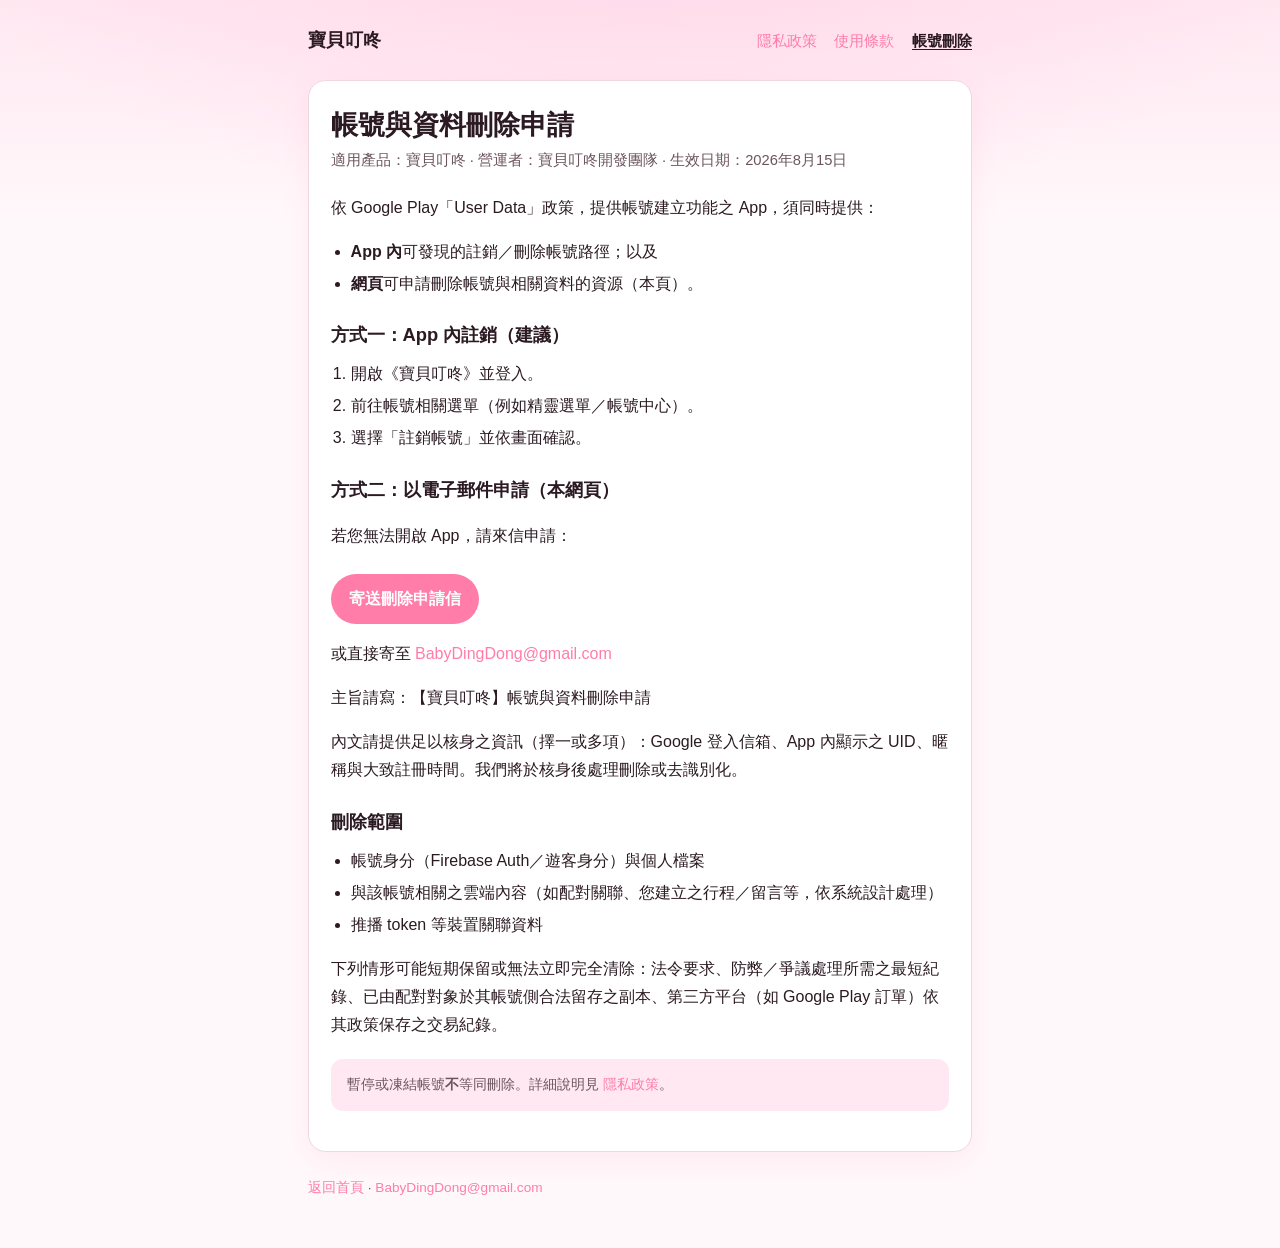
==== delete-account/index.html @ cd64a6f8 "Publish BabyDingDong privacy, terms, and account deletion pages." ====
<!DOCTYPE html>
<html lang="zh-Hant">
<head>
  <meta charset="utf-8" />
  <meta name="viewport" content="width=device-width, initial-scale=1" />
  <title>帳號與資料刪除申請 — 寶貝叮咚</title>
  <meta name="description" content="寶貝叮咚帳號與相關資料刪除申請說明（Google Play Data safety 網頁入口）。" />
  <meta name="robots" content="index,follow" />
  <link rel="stylesheet" href="../styles.css" />
</head>
<body>
  <div class="wrap">
    <header class="app-bar">
      <a class="brand" href="../">寶貝叮咚</a>
      <nav class="nav" aria-label="文件">
        <a href="../privacy/">隱私政策</a>
        <a href="../terms/">使用條款</a>
        <a href="./" aria-current="page">帳號刪除</a>
      </nav>
    </header>

    <main class="card">
      <h1>帳號與資料刪除申請</h1>
      <p class="meta">適用產品：寶貝叮咚 · 營運者：寶貝叮咚開發團隊 · 生效日期：2026年8月15日</p>

      <p>依 Google Play「User Data」政策，提供帳號建立功能之 App，須同時提供：</p>
      <ul>
        <li><strong>App 內</strong>可發現的註銷／刪除帳號路徑；以及</li>
        <li><strong>網頁</strong>可申請刪除帳號與相關資料的資源（本頁）。</li>
      </ul>

      <h2>方式一：App 內註銷（建議）</h2>
      <ol>
        <li>開啟《寶貝叮咚》並登入。</li>
        <li>前往帳號相關選單（例如精靈選單／帳號中心）。</li>
        <li>選擇「註銷帳號」並依畫面確認。</li>
      </ol>

      <h2>方式二：以電子郵件申請（本網頁）</h2>
      <p>若您無法開啟 App，請來信申請：</p>
      <p>
        <a class="cta" href="mailto:BabyDingDong@gmail.com?subject=%E3%80%90%E5%AF%B6%E8%B2%9D%E5%8F%AE%E5%92%9A%E3%80%91%E5%B8%B3%E8%99%9F%E8%88%87%E8%B3%87%E6%96%99%E5%88%AA%E9%99%A4%E7%94%B3%E8%AB%8B">寄送刪除申請信</a>
      </p>
      <p>或直接寄至 <a href="mailto:BabyDingDong@gmail.com">BabyDingDong@gmail.com</a></p>
      <p>主旨請寫：【寶貝叮咚】帳號與資料刪除申請</p>
      <p>內文請提供足以核身之資訊（擇一或多項）：Google 登入信箱、App 內顯示之 UID、暱稱與大致註冊時間。我們將於核身後處理刪除或去識別化。</p>

      <h2>刪除範圍</h2>
      <ul>
        <li>帳號身分（Firebase Auth／遊客身分）與個人檔案</li>
        <li>與該帳號相關之雲端內容（如配對關聯、您建立之行程／留言等，依系統設計處理）</li>
        <li>推播 token 等裝置關聯資料</li>
      </ul>
      <p>下列情形可能短期保留或無法立即完全清除：法令要求、防弊／爭議處理所需之最短紀錄、已由配對對象於其帳號側合法留存之副本、第三方平台（如 Google Play 訂單）依其政策保存之交易紀錄。</p>
      <p class="note">暫停或凍結帳號<strong>不</strong>等同刪除。詳細說明見 <a href="../privacy/">隱私政策</a>。</p>
    </main>

    <footer>
      <a href="../">返回首頁</a> ·
      <a href="mailto:BabyDingDong@gmail.com">BabyDingDong@gmail.com</a>
    </footer>
  </div>
</body>
</html>
---- styles.css ----
:root {
  --ink: #2b1a22;
  --muted: #6b5560;
  --pink: #ff7da8;
  --pink-soft: #ffe8f1;
  --bg: #fff8fb;
  --card: #ffffff;
  --line: #f0d6e0;
  --max: 44rem;
}

* {
  box-sizing: border-box;
}

html {
  scroll-behavior: smooth;
}

body {
  margin: 0;
  min-height: 100vh;
  font-family: "PingFang TC", "Noto Sans TC", "Helvetica Neue", Helvetica, Arial, sans-serif;
  color: var(--ink);
  background:
    radial-gradient(ellipse 80% 40% at 50% -10%, #ffd6e8 0%, transparent 70%),
    linear-gradient(180deg, var(--pink-soft) 0%, var(--bg) 220px);
  line-height: 1.75;
}

a {
  color: var(--pink);
  text-decoration: none;
}

a:hover {
  text-decoration: underline;
}

.wrap {
  max-width: var(--max);
  margin: 0 auto;
  padding: 1.5rem 1.25rem 3rem;
}

header.app-bar {
  display: flex;
  flex-wrap: wrap;
  align-items: baseline;
  justify-content: space-between;
  gap: 0.75rem 1rem;
  margin-bottom: 1.5rem;
}

.brand {
  font-weight: 700;
  font-size: 1.15rem;
  color: var(--ink);
  letter-spacing: 0.02em;
}

.nav {
  display: flex;
  flex-wrap: wrap;
  gap: 0.85rem 1.1rem;
  font-size: 0.95rem;
}

.nav a[aria-current="page"] {
  color: var(--ink);
  font-weight: 700;
  text-decoration: underline;
  text-underline-offset: 0.2em;
}

.card {
  background: var(--card);
  border: 1px solid var(--line);
  border-radius: 1.1rem;
  padding: 1.6rem 1.35rem;
  box-shadow: 0 10px 28px rgba(255, 125, 168, 0.1);
}

h1 {
  margin: 0 0 0.35rem;
  font-size: 1.7rem;
  line-height: 1.3;
}

h2 {
  font-size: 1.15rem;
  margin: 1.35rem 0 0.55rem;
  color: var(--ink);
}

.meta {
  margin: 0 0 1.25rem;
  color: var(--muted);
  font-size: 0.92rem;
}

.legal {
  white-space: pre-wrap;
  font-size: 0.98rem;
  word-break: break-word;
}

.home-list {
  list-style: none;
  padding: 0;
  margin: 1rem 0 0;
}

.home-list li {
  margin: 0 0 0.75rem;
}

.home-list a {
  display: block;
  padding: 0.95rem 1.05rem;
  border-radius: 0.8rem;
  border: 1px solid var(--line);
  background: #fff;
  color: var(--ink);
  font-weight: 600;
  transition: border-color 0.15s ease, background 0.15s ease;
}

.home-list a:hover {
  border-color: var(--pink);
  text-decoration: none;
  background: #fff5f9;
}

.home-list span {
  display: block;
  margin-top: 0.25rem;
  font-weight: 400;
  color: var(--muted);
  font-size: 0.88rem;
  line-height: 1.5;
}

main.card ul,
main.card ol {
  padding-left: 1.25rem;
  margin: 0.5rem 0 0.75rem;
}

main.card li {
  margin: 0.25rem 0;
}

.cta {
  display: inline-block;
  margin-top: 0.5rem;
  padding: 0.7rem 1.15rem;
  border-radius: 999px;
  background: var(--pink);
  color: #fff !important;
  font-weight: 700;
  text-decoration: none !important;
}

.cta:hover {
  filter: brightness(0.96);
}

.note {
  margin-top: 1.25rem;
  padding: 0.85rem 1rem;
  border-radius: 0.75rem;
  background: var(--pink-soft);
  color: var(--muted);
  font-size: 0.9rem;
}

footer {
  margin-top: 1.5rem;
  color: var(--muted);
  font-size: 0.85rem;
}

@media (max-width: 480px) {
  h1 {
    font-size: 1.45rem;
  }

  .card {
    padding: 1.25rem 1rem;
  }
}
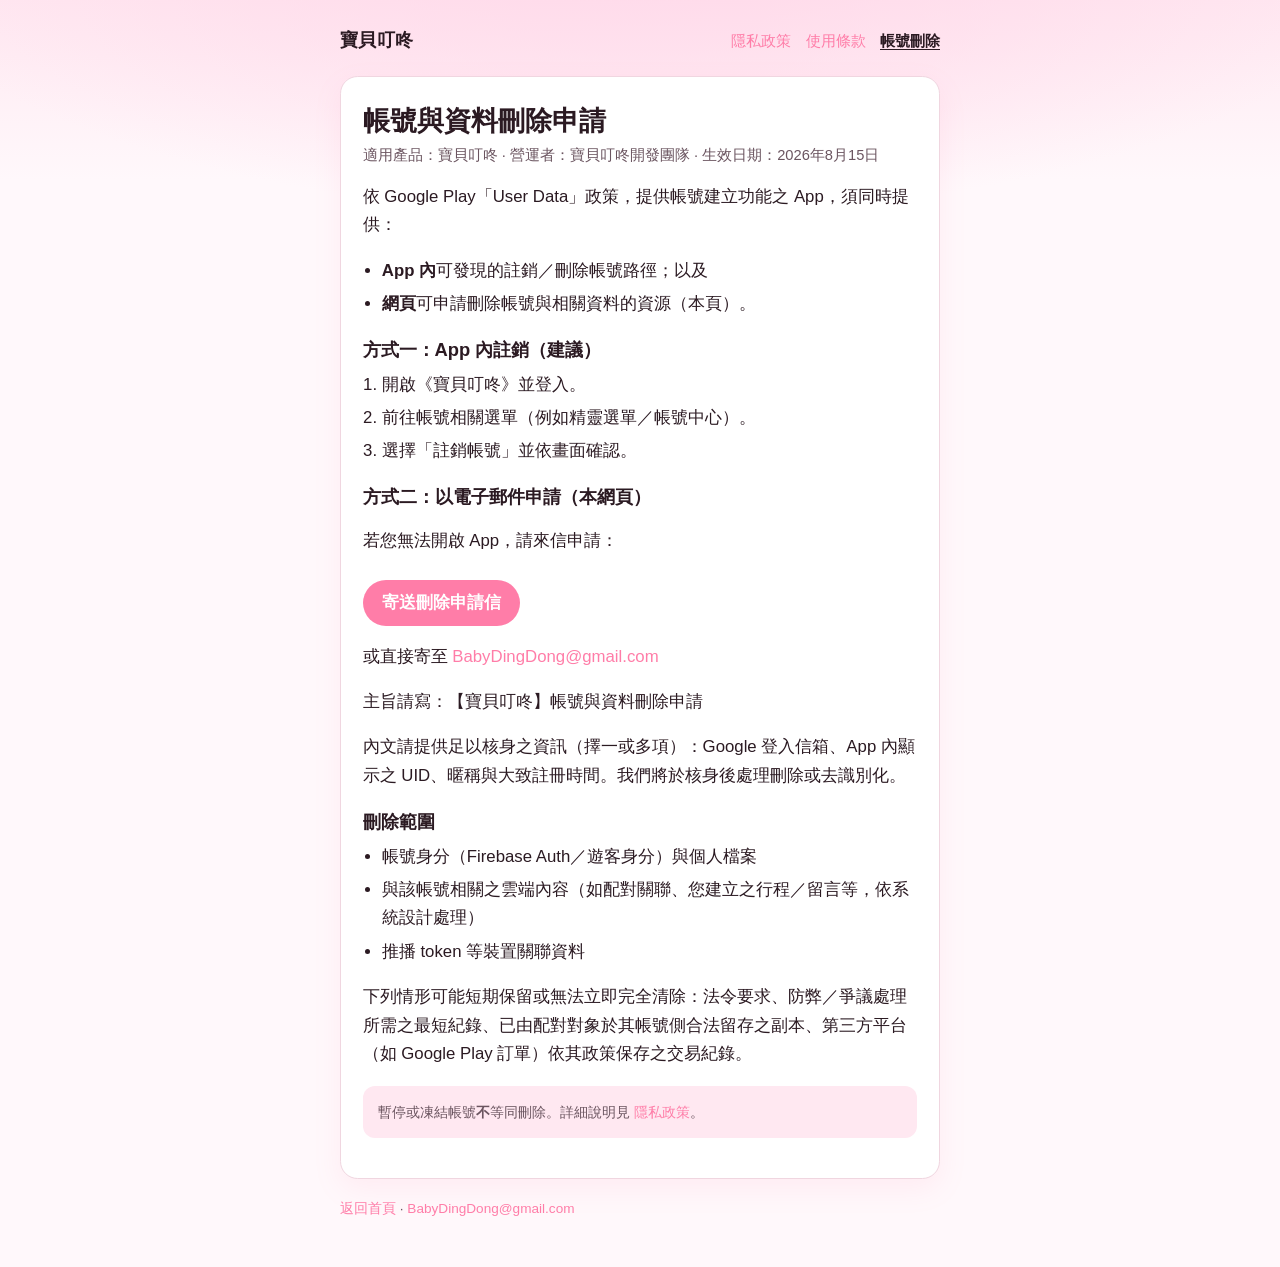
==== commit 08dfeb32: "Improve mobile-first RWD for App WebView." ====
--- a/delete-account/index.html
+++ b/delete-account/index.html
@@ -2,7 +2,7 @@
 <html lang="zh-Hant">
 <head>
   <meta charset="utf-8" />
-  <meta name="viewport" content="width=device-width, initial-scale=1" />
+  <meta name="viewport" content="width=device-width, initial-scale=1, viewport-fit=cover" />
   <title>帳號與資料刪除申請 — 寶貝叮咚</title>
   <meta name="description" content="寶貝叮咚帳號與相關資料刪除申請說明（Google Play Data safety 網頁入口）。" />
   <meta name="robots" content="index,follow" />
--- a/styles.css
+++ b/styles.css
@@ -1,3 +1,5 @@
+/* Mobile-first RWD — 主要給 App WebView／手機瀏覽器 */
+
 :root {
   --ink: #2b1a22;
   --muted: #6b5560;
@@ -6,31 +8,51 @@
   --bg: #fff8fb;
   --card: #ffffff;
   --line: #f0d6e0;
-  --max: 44rem;
-}
-
-* {
+  --max: 40rem;
+  --pad-x: clamp(0.75rem, 4.2vw, 1.25rem);
+  --pad-y: clamp(1rem, 3.5vw, 1.5rem);
+  --text: clamp(0.95rem, 2.8vw + 0.7rem, 1.05rem);
+  --h1: clamp(1.35rem, 4vw + 0.6rem, 1.7rem);
+}
+
+*,
+*::before,
+*::after {
   box-sizing: border-box;
 }
 
 html {
   scroll-behavior: smooth;
+  -webkit-text-size-adjust: 100%;
+  text-size-adjust: 100%;
 }
 
 body {
   margin: 0;
   min-height: 100vh;
+  min-height: 100dvh;
   font-family: "PingFang TC", "Noto Sans TC", "Helvetica Neue", Helvetica, Arial, sans-serif;
+  font-size: var(--text);
   color: var(--ink);
   background:
-    radial-gradient(ellipse 80% 40% at 50% -10%, #ffd6e8 0%, transparent 70%),
-    linear-gradient(180deg, var(--pink-soft) 0%, var(--bg) 220px);
-  line-height: 1.75;
+    radial-gradient(ellipse 90% 36% at 50% -8%, #ffd6e8 0%, transparent 70%),
+    linear-gradient(180deg, var(--pink-soft) 0%, var(--bg) 180px);
+  line-height: 1.7;
+  overflow-x: hidden;
+}
+
+img,
+svg,
+video {
+  max-width: 100%;
+  height: auto;
 }
 
 a {
   color: var(--pink);
   text-decoration: none;
+  /* 手機點擊更穩 */
+  -webkit-tap-highlight-color: rgba(255, 125, 168, 0.2);
 }
 
 a:hover {
@@ -38,32 +60,40 @@
 }
 
 .wrap {
+  width: 100%;
   max-width: var(--max);
   margin: 0 auto;
-  padding: 1.5rem 1.25rem 3rem;
+  padding: var(--pad-y) var(--pad-x) calc(var(--pad-y) + 1rem);
 }
 
 header.app-bar {
   display: flex;
   flex-wrap: wrap;
-  align-items: baseline;
+  align-items: flex-start;
   justify-content: space-between;
-  gap: 0.75rem 1rem;
-  margin-bottom: 1.5rem;
+  gap: 0.65rem 0.85rem;
+  margin-bottom: 1rem;
 }
 
 .brand {
   font-weight: 700;
-  font-size: 1.15rem;
+  font-size: clamp(1.05rem, 3vw + 0.55rem, 1.15rem);
   color: var(--ink);
   letter-spacing: 0.02em;
+  line-height: 1.3;
 }
 
 .nav {
   display: flex;
   flex-wrap: wrap;
-  gap: 0.85rem 1.1rem;
-  font-size: 0.95rem;
+  gap: 0.55rem 0.9rem;
+  font-size: clamp(0.88rem, 2.5vw + 0.55rem, 0.95rem);
+  line-height: 1.35;
+  max-width: 100%;
+}
+
+.nav a {
+  padding: 0.2rem 0;
 }
 
 .nav a[aria-current="page"] {
@@ -76,33 +106,40 @@
 .card {
   background: var(--card);
   border: 1px solid var(--line);
-  border-radius: 1.1rem;
-  padding: 1.6rem 1.35rem;
+  border-radius: clamp(0.85rem, 3vw, 1.1rem);
+  padding: clamp(1rem, 3.5vw, 1.6rem) clamp(0.9rem, 3vw, 1.35rem);
   box-shadow: 0 10px 28px rgba(255, 125, 168, 0.1);
+  overflow-wrap: anywhere;
+  word-break: break-word;
 }
 
 h1 {
   margin: 0 0 0.35rem;
-  font-size: 1.7rem;
+  font-size: var(--h1);
   line-height: 1.3;
 }
 
 h2 {
-  font-size: 1.15rem;
-  margin: 1.35rem 0 0.55rem;
-  color: var(--ink);
+  font-size: clamp(1.05rem, 2.5vw + 0.7rem, 1.15rem);
+  margin: 1.2rem 0 0.5rem;
+  color: var(--ink);
+  line-height: 1.35;
 }
 
 .meta {
-  margin: 0 0 1.25rem;
-  color: var(--muted);
-  font-size: 0.92rem;
+  margin: 0 0 1rem;
+  color: var(--muted);
+  font-size: clamp(0.84rem, 2.2vw + 0.55rem, 0.92rem);
+  line-height: 1.5;
 }
 
 .legal {
   white-space: pre-wrap;
-  font-size: 0.98rem;
+  font-size: inherit;
+  line-height: 1.7;
+  overflow-wrap: anywhere;
   word-break: break-word;
+  max-width: 100%;
 }
 
 .home-list {
@@ -112,12 +149,12 @@
 }
 
 .home-list li {
-  margin: 0 0 0.75rem;
+  margin: 0 0 0.7rem;
 }
 
 .home-list a {
   display: block;
-  padding: 0.95rem 1.05rem;
+  padding: 0.9rem 1rem;
   border-radius: 0.8rem;
   border: 1px solid var(--line);
   background: #fff;
@@ -143,23 +180,25 @@
 
 main.card ul,
 main.card ol {
-  padding-left: 1.25rem;
+  padding-left: 1.2rem;
   margin: 0.5rem 0 0.75rem;
 }
 
 main.card li {
-  margin: 0.25rem 0;
+  margin: 0.3rem 0;
 }
 
 .cta {
   display: inline-block;
   margin-top: 0.5rem;
-  padding: 0.7rem 1.15rem;
+  padding: 0.75rem 1.2rem;
   border-radius: 999px;
   background: var(--pink);
   color: #fff !important;
   font-weight: 700;
   text-decoration: none !important;
+  min-height: 44px;
+  line-height: 1.3;
 }
 
 .cta:hover {
@@ -167,26 +206,43 @@
 }
 
 .note {
-  margin-top: 1.25rem;
-  padding: 0.85rem 1rem;
+  margin-top: 1.1rem;
+  padding: 0.85rem 0.95rem;
   border-radius: 0.75rem;
   background: var(--pink-soft);
   color: var(--muted);
-  font-size: 0.9rem;
+  font-size: clamp(0.84rem, 2.2vw + 0.55rem, 0.9rem);
+  overflow-wrap: anywhere;
 }
 
 footer {
-  margin-top: 1.5rem;
-  color: var(--muted);
-  font-size: 0.85rem;
-}
-
-@media (max-width: 480px) {
-  h1 {
-    font-size: 1.45rem;
+  margin-top: 1.25rem;
+  color: var(--muted);
+  font-size: clamp(0.8rem, 2vw + 0.55rem, 0.85rem);
+  line-height: 1.5;
+  overflow-wrap: anywhere;
+}
+
+/* 極窄機／WebView */
+@media (max-width: 360px) {
+  .nav {
+    gap: 0.45rem 0.7rem;
   }
 
   .card {
-    padding: 1.25rem 1rem;
-  }
-}
+    padding: 0.9rem 0.75rem;
+  }
+}
+
+/* 平板以上略放寬 */
+@media (min-width: 768px) {
+  .wrap {
+    padding-top: 1.75rem;
+    padding-bottom: 3rem;
+  }
+
+  header.app-bar {
+    align-items: baseline;
+    margin-bottom: 1.35rem;
+  }
+}
